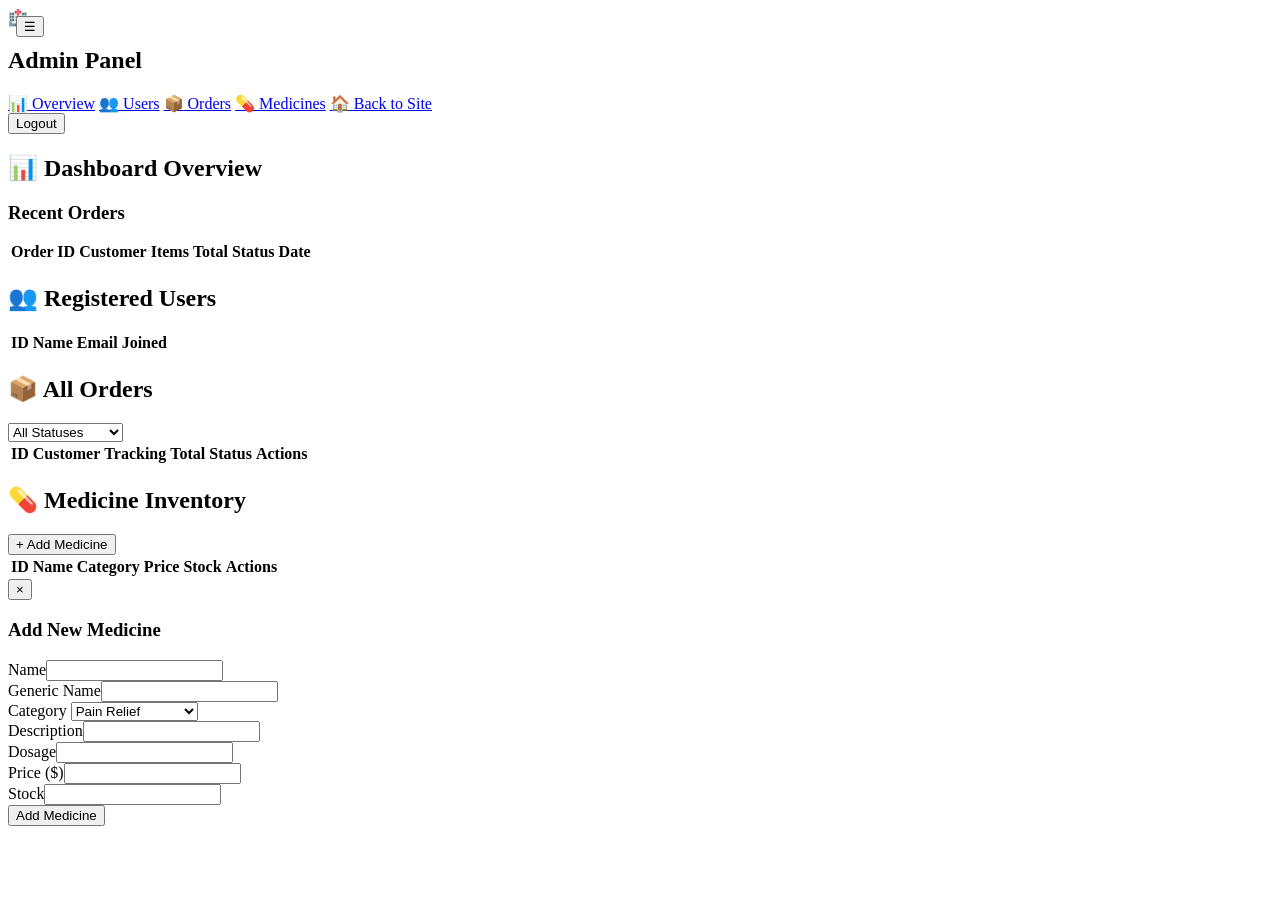
==== admin.html @ c7ecc153 "Add files via upload" ====
<!DOCTYPE html>
<html lang="en">
<head>
  <meta charset="UTF-8">
  <meta name="viewport" content="width=device-width, initial-scale=1.0">
  <title>Admin Dashboard - MedAdvisor</title>
  <link rel="stylesheet" href="css/styles.css">
</head>
<body>
  <div class="dashboard">
    <aside class="sidebar" id="sidebar">
      <div class="sidebar-brand"><span class="logo">🏥</span><h2>Admin Panel</h2></div>
      <nav class="sidebar-nav">
        <a href="#" class="active" onclick="showAdminSection('overview')"><span class="nav-icon">📊</span> Overview</a>
        <a href="#" onclick="showAdminSection('users')"><span class="nav-icon">👥</span> Users</a>
        <a href="#" onclick="showAdminSection('orders')"><span class="nav-icon">📦</span> Orders</a>
        <a href="#" onclick="showAdminSection('medicines')"><span class="nav-icon">💊</span> Medicines</a>
        <a href="index.html"><span class="nav-icon">🏠</span> Back to Site</a>
      </nav>
      <div class="sidebar-footer">
        <button class="btn btn-sm btn-danger w-full" onclick="logout()">Logout</button>
      </div>
    </aside>
    <main class="main-content">
      <button class="hamburger" onclick="toggleSidebar()" style="position:fixed;top:16px;left:16px;z-index:60">☰</button>

      <!-- Overview -->
      <div id="overviewSection">
        <div class="main-header"><h2>📊 Dashboard Overview</h2></div>
        <div class="stats-grid" id="statsGrid"></div>
        <div class="card">
          <h3 style="font-weight:700;margin-bottom:16px">Recent Orders</h3>
          <div style="overflow-x:auto"><table class="data-table" id="recentOrdersTable"><thead><tr>
            <th>Order ID</th><th>Customer</th><th>Items</th><th>Total</th><th>Status</th><th>Date</th>
          </tr></thead><tbody></tbody></table></div>
        </div>
      </div>

      <!-- Users -->
      <div id="usersSection" class="hidden">
        <div class="main-header"><h2>👥 Registered Users</h2></div>
        <div class="card"><div style="overflow-x:auto"><table class="data-table" id="usersTable"><thead><tr>
          <th>ID</th><th>Name</th><th>Email</th><th>Joined</th>
        </tr></thead><tbody></tbody></table></div></div>
      </div>

      <!-- Orders -->
      <div id="adminOrdersSection" class="hidden">
        <div class="main-header"><h2>📦 All Orders</h2>
          <select class="form-input" style="width:auto" id="orderStatusFilter" onchange="loadAdminOrders()">
            <option value="">All Statuses</option>
            <option>Ordered</option><option>Confirmed</option><option>Packed</option>
            <option>Shipped</option><option>Out for Delivery</option><option>Delivered</option>
          </select>
        </div>
        <div class="card"><div style="overflow-x:auto"><table class="data-table" id="adminOrdersTable"><thead><tr>
          <th>ID</th><th>Customer</th><th>Tracking</th><th>Total</th><th>Status</th><th>Actions</th>
        </tr></thead><tbody></tbody></table></div></div>
      </div>

      <!-- Medicines -->
      <div id="medicinesSection" class="hidden">
        <div class="main-header"><h2>💊 Medicine Inventory</h2>
          <button class="btn btn-primary btn-sm" onclick="showAddMedicineModal()">+ Add Medicine</button>
        </div>
        <div class="card"><div style="overflow-x:auto"><table class="data-table" id="medicinesTable"><thead><tr>
          <th>ID</th><th>Name</th><th>Category</th><th>Price</th><th>Stock</th><th>Actions</th>
        </tr></thead><tbody></tbody></table></div></div>
      </div>
    </main>
  </div>

  <!-- Add Medicine Modal -->
  <div id="addMedicineModal" class="modal-overlay hidden">
    <div class="modal" style="position:relative">
      <button class="modal-close" onclick="closeModal()">&times;</button>
      <h3>Add New Medicine</h3>
      <form onsubmit="addMedicine(event)">
        <div class="form-group"><label>Name</label><input type="text" id="medName" class="form-input" required></div>
        <div class="form-group"><label>Generic Name</label><input type="text" id="medGeneric" class="form-input" required></div>
        <div class="form-group"><label>Category</label>
          <select id="medCategory" class="form-input">
            <option>Pain Relief</option><option>Allergy</option><option>Digestive</option>
            <option>Cough & Cold</option><option>Vitamins</option><option>Skin Care</option><option>Sleep & Wellness</option>
          </select>
        </div>
        <div class="form-group"><label>Description</label><input type="text" id="medDesc" class="form-input"></div>
        <div class="form-group"><label>Dosage</label><input type="text" id="medDosage" class="form-input"></div>
        <div class="form-group"><label>Price ($)</label><input type="number" id="medPrice" class="form-input" step="0.01" required></div>
        <div class="form-group"><label>Stock</label><input type="number" id="medStock" class="form-input" required></div>
        <button type="submit" class="btn btn-primary w-full">Add Medicine</button>
      </form>
    </div>
  </div>

  <div class="toast-container" id="toastContainer"></div>
  <script src="js/app.js"></script>
  <script src="js/admin.js"></script>
</body>
</html>
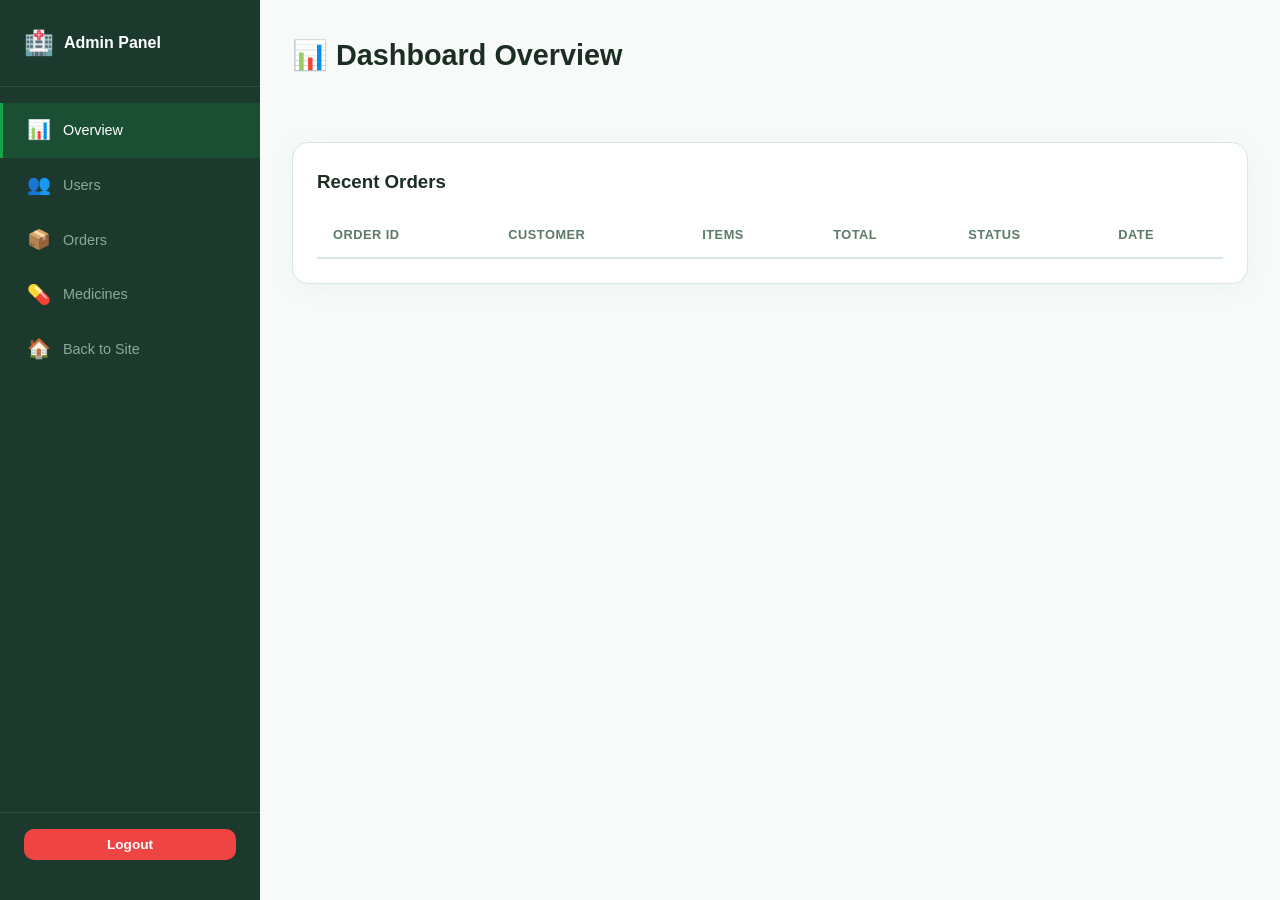
==== commit c45f8ad3: "Fix stylesheet link in admin.html" ====
--- a/admin.html
+++ b/admin.html
@@ -4,7 +4,7 @@
   <meta charset="UTF-8">
   <meta name="viewport" content="width=device-width, initial-scale=1.0">
   <title>Admin Dashboard - MedAdvisor</title>
-  <link rel="stylesheet" href="css/styles.css">
+  <link rel="stylesheet" href="styles.css">
 </head>
 <body>
   <div class="dashboard">
--- a/styles.css
+++ b/styles.css
@@ -0,0 +1,583 @@
+/* ===== MedAdvisor - Professional Doctor Website Design System ===== */
+@import url('https://fonts.googleapis.com/css2?family=Inter:wght@300;400;500;600;700;800&family=Outfit:wght@400;500;600;700;800&display=swap');
+
+:root {
+  --primary: #16A34A;
+  --primary-light: #F0FDF4;
+  --primary-dark: #15803D;
+  --secondary: #22D3EE;
+  --secondary-light: #ECFEFF;
+  --accent: #F97316;
+  --bg: #F8FAF9;
+  --bg-dark: #1B3A2D;
+  --card: #FFFFFF;
+  --card-dark: #234536;
+  --text: #1A2E23;
+  --text-light: #5B7A68;
+  --text-lighter: #8CA89A;
+  --border: #D6E8DD;
+  --success: #10B981;
+  --warning: #F59E0B;
+  --danger: #EF4444;
+  --shadow: 0 4px 24px rgba(22,163,74,0.06);
+  --shadow-lg: 0 12px 40px rgba(22,163,74,0.10);
+  --radius: 16px;
+  --radius-sm: 10px;
+  --radius-full: 9999px;
+  --transition: all 0.3s cubic-bezier(0.4, 0, 0.2, 1);
+}
+
+*, *::before, *::after { box-sizing: border-box; margin: 0; padding: 0; }
+
+body {
+  font-family: 'Inter', -apple-system, sans-serif;
+  background: var(--bg);
+  color: var(--text);
+  min-height: 100vh;
+  line-height: 1.6;
+  -webkit-font-smoothing: antialiased;
+}
+
+/* ===== Utility ===== */
+.container { max-width: 1200px; margin: 0 auto; padding: 0 24px; }
+.hidden { display: none !important; }
+.flex { display: flex; }
+.flex-col { flex-direction: column; }
+.items-center { align-items: center; }
+.justify-between { justify-content: space-between; }
+.gap-1 { gap: 8px; }
+.gap-2 { gap: 16px; }
+.gap-3 { gap: 24px; }
+.text-center { text-align: center; }
+.w-full { width: 100%; }
+.mt-1 { margin-top: 8px; }
+.mt-2 { margin-top: 16px; }
+.mt-3 { margin-top: 24px; }
+.mb-2 { margin-bottom: 16px; }
+.mb-3 { margin-bottom: 24px; }
+
+/* ===== Buttons ===== */
+.btn {
+  display: inline-flex; align-items: center; justify-content: center; gap: 8px;
+  padding: 12px 28px; border: none; border-radius: var(--radius-sm);
+  font-family: inherit; font-size: 0.95rem; font-weight: 600;
+  cursor: pointer; transition: var(--transition); text-decoration: none;
+}
+.btn:hover { transform: translateY(-2px); }
+.btn:active { transform: translateY(0); }
+.btn-primary { background: var(--primary); color: #fff; box-shadow: 0 4px 14px rgba(22,163,74,0.35); }
+.btn-primary:hover { background: var(--primary-dark); box-shadow: 0 6px 20px rgba(22,163,74,0.45); }
+.btn-secondary { background: var(--secondary); color: #fff; box-shadow: 0 4px 14px rgba(34,211,238,0.35); }
+.btn-outline { background: transparent; color: var(--primary); border: 2px solid var(--primary); }
+.btn-outline:hover { background: var(--primary); color: #fff; }
+.btn-danger { background: var(--danger); color: #fff; }
+.btn-sm { padding: 8px 16px; font-size: 0.85rem; }
+.btn-lg { padding: 16px 36px; font-size: 1.1rem; }
+.btn-icon { width: 40px; height: 40px; padding: 0; border-radius: 50%; }
+
+/* ===== Inputs ===== */
+.form-group { margin-bottom: 20px; }
+.form-group label { display: block; font-weight: 600; margin-bottom: 6px; font-size: 0.9rem; color: var(--text); }
+.form-input {
+  width: 100%; padding: 12px 16px; border: 2px solid var(--border);
+  border-radius: var(--radius-sm); font-family: inherit; font-size: 0.95rem;
+  transition: var(--transition); background: #fff; color: var(--text);
+}
+.form-input:focus { outline: none; border-color: var(--primary); box-shadow: 0 0 0 4px rgba(22,163,74,0.1); }
+.form-input::placeholder { color: var(--text-lighter); }
+
+/* ===== Cards ===== */
+.card {
+  background: var(--card); border-radius: var(--radius); padding: 24px;
+  box-shadow: var(--shadow); transition: var(--transition); border: 1px solid var(--border);
+}
+.card:hover { box-shadow: var(--shadow-lg); }
+.card-header { display: flex; align-items: center; gap: 12px; margin-bottom: 16px; }
+.card-header h3 { font-size: 1.1rem; font-weight: 700; }
+
+/* ===== Navbar ===== */
+.navbar {
+  background: rgba(255,255,255,0.85); backdrop-filter: blur(20px); -webkit-backdrop-filter: blur(20px);
+  border-bottom: 1px solid var(--border); position: sticky; top: 0; z-index: 100;
+  padding: 0 24px; height: 72px; display: flex; align-items: center;
+}
+.navbar-inner { max-width: 1200px; margin: 0 auto; width: 100%; display: flex; align-items: center; justify-content: space-between; }
+.navbar-brand { display: flex; align-items: center; gap: 10px; text-decoration: none; }
+.navbar-brand .logo { font-size: 1.8rem; }
+.navbar-brand h1 { font-family: 'Outfit', 'Inter', sans-serif; font-size: 1.25rem; font-weight: 800; background: linear-gradient(135deg, var(--primary), #0D9488); -webkit-background-clip: text; -webkit-text-fill-color: transparent; background-clip: text; }
+.navbar-links { display: flex; align-items: center; gap: 8px; }
+.navbar-links a {
+  padding: 8px 16px; border-radius: var(--radius-sm); text-decoration: none;
+  font-weight: 500; color: var(--text-light); transition: var(--transition); font-size: 0.9rem;
+}
+.navbar-links a:hover, .navbar-links a.active { color: var(--primary); background: var(--primary-light); }
+.nav-cart { position: relative; }
+.cart-badge {
+  position: absolute; top: -4px; right: -4px; background: var(--accent);
+  color: #fff; font-size: 0.7rem; font-weight: 700; width: 20px; height: 20px;
+  border-radius: 50%; display: flex; align-items: center; justify-content: center;
+}
+.nav-user { display: flex; align-items: center; gap: 8px; }
+.nav-avatar {
+  width: 36px; height: 36px; border-radius: 50%; background: linear-gradient(135deg, var(--primary), #0D9488);
+  display: flex; align-items: center; justify-content: center; color: #fff; font-weight: 700; font-size: 0.85rem;
+}
+.hamburger { display: none; background: none; border: none; font-size: 1.5rem; cursor: pointer; padding: 8px; }
+
+/* ===== Hero Section ===== */
+.hero {
+  padding: 100px 0 80px; background: linear-gradient(135deg, #F0FDF4 0%, #ECFEFF 50%, #F8FAF9 100%);
+  position: relative; overflow: hidden;
+}
+.hero::before {
+  content: ''; position: absolute; top: -50%; right: -20%; width: 600px; height: 600px;
+  background: radial-gradient(circle, rgba(22,163,74,0.07) 0%, transparent 70%); border-radius: 50%;
+}
+.hero::after {
+  content: ''; position: absolute; bottom: -30%; left: -10%; width: 400px; height: 400px;
+  background: radial-gradient(circle, rgba(16,185,129,0.06) 0%, transparent 70%); border-radius: 50%;
+}
+.hero-content { max-width: 1200px; margin: 0 auto; padding: 0 24px; display: grid; grid-template-columns: 1fr 1fr; gap: 60px; align-items: center; }
+.hero-text h1 { font-family: 'Outfit', 'Inter', sans-serif; font-size: 3.2rem; font-weight: 800; line-height: 1.2; margin-bottom: 20px; }
+.hero-text h1 span { background: linear-gradient(135deg, var(--primary), #0D9488); -webkit-background-clip: text; -webkit-text-fill-color: transparent; background-clip: text; }
+.hero-text p { font-size: 1.15rem; color: var(--text-light); margin-bottom: 32px; line-height: 1.8; }
+.hero-buttons { display: flex; gap: 16px; flex-wrap: wrap; }
+.hero-visual { display: flex; justify-content: center; align-items: center; }
+.hero-illustration {
+  font-size: 14rem; filter: drop-shadow(0 20px 60px rgba(22,163,74,0.12));
+  animation: float 6s ease-in-out infinite;
+}
+@keyframes float {
+  0%, 100% { transform: translateY(0px); }
+  50% { transform: translateY(-20px); }
+}
+
+/* ===== Features ===== */
+.features { padding: 80px 0; }
+.section-title { text-align: center; margin-bottom: 48px; }
+.section-title h2 { font-family: 'Outfit', 'Inter', sans-serif; font-size: 2.2rem; font-weight: 800; margin-bottom: 12px; }
+.section-title p { color: var(--text-light); font-size: 1.05rem; }
+.features-grid { display: grid; grid-template-columns: repeat(auto-fit, minmax(280px, 1fr)); gap: 24px; }
+.feature-card {
+  padding: 32px; text-align: center; background: var(--card);
+  border-radius: var(--radius); border: 1px solid var(--border);
+  transition: var(--transition); cursor: default;
+}
+.feature-card:hover { transform: translateY(-8px); box-shadow: var(--shadow-lg); border-color: var(--primary); }
+.feature-icon { font-size: 3rem; margin-bottom: 16px; display: block; }
+.feature-card h3 { font-size: 1.15rem; font-weight: 700; margin-bottom: 8px; }
+.feature-card p { color: var(--text-light); font-size: 0.9rem; line-height: 1.7; }
+
+/* ===== Auth Pages ===== */
+.auth-page {
+  min-height: 100vh; display: flex; align-items: center; justify-content: center;
+  background: linear-gradient(135deg, #F0FDF4, #ECFEFF); padding: 24px;
+}
+.auth-card { width: 100%; max-width: 440px; background: var(--card); border-radius: var(--radius); padding: 40px; box-shadow: var(--shadow-lg); }
+.auth-card .logo-area { text-align: center; margin-bottom: 32px; }
+.auth-card .logo-area .logo { font-size: 2.5rem; }
+.auth-card .logo-area h2 { font-size: 1.5rem; font-weight: 800; margin-top: 8px; }
+.auth-card .logo-area p { color: var(--text-light); font-size: 0.9rem; margin-top: 4px; }
+.auth-divider { text-align: center; margin: 24px 0; color: var(--text-lighter); font-size: 0.85rem; }
+.auth-link { text-align: center; margin-top: 24px; font-size: 0.9rem; color: var(--text-light); }
+.auth-link a { color: var(--primary); font-weight: 600; text-decoration: none; }
+.alert { padding: 12px 16px; border-radius: var(--radius-sm); margin-bottom: 16px; font-size: 0.9rem; font-weight: 500; }
+.alert-error { background: #FEE2E2; color: #B91C1C; border: 1px solid #FECACA; }
+.alert-success { background: #D1FAE5; color: #065F46; border: 1px solid #A7F3D0; }
+
+/* ===== Dashboard Layout ===== */
+.dashboard { display: flex; min-height: 100vh; }
+.sidebar {
+  width: 260px; background: var(--bg-dark); color: #fff; padding: 24px 0;
+  position: fixed; top: 0; left: 0; height: 100vh; z-index: 50;
+  display: flex; flex-direction: column; transition: var(--transition);
+}
+.sidebar-brand { padding: 0 24px 24px; border-bottom: 1px solid rgba(255,255,255,0.1); display: flex; align-items: center; gap: 10px; }
+.sidebar-brand .logo { font-size: 1.5rem; }
+.sidebar-brand h2 { font-size: 1rem; font-weight: 700; }
+.sidebar-nav { padding: 16px 0; flex: 1; overflow-y: auto; }
+.sidebar-nav a {
+  display: flex; align-items: center; gap: 12px; padding: 12px 24px;
+  color: var(--text-lighter); text-decoration: none; font-size: 0.9rem;
+  font-weight: 500; transition: var(--transition); border-left: 3px solid transparent;
+}
+.sidebar-nav a:hover { color: #fff; background: rgba(255,255,255,0.05); }
+.sidebar-nav a.active { color: #fff; background: rgba(22,163,74,0.2); border-left-color: var(--primary); }
+.sidebar-nav a .nav-icon { font-size: 1.2rem; width: 24px; text-align: center; }
+.sidebar-footer { padding: 16px 24px; border-top: 1px solid rgba(255,255,255,0.1); }
+.sidebar-footer .user-info { display: flex; align-items: center; gap: 10px; }
+.sidebar-footer .user-avatar {
+  width: 36px; height: 36px; border-radius: 50%; background: linear-gradient(135deg, var(--primary), #0D9488);
+  display: flex; align-items: center; justify-content: center; font-weight: 700; font-size: 0.85rem;
+}
+.sidebar-footer .user-name { font-size: 0.85rem; font-weight: 600; }
+.sidebar-footer .user-email { font-size: 0.75rem; color: var(--text-lighter); }
+
+.main-content { margin-left: 260px; flex: 1; padding: 32px; min-height: 100vh; }
+.main-header { display: flex; align-items: center; justify-content: space-between; margin-bottom: 32px; }
+.main-header h2 { font-family: 'Outfit', 'Inter', sans-serif; font-size: 1.8rem; font-weight: 800; }
+.breadcrumb { font-size: 0.85rem; color: var(--text-light); }
+
+/* ===== Chat Interface ===== */
+.chat-container { display: flex; flex-direction: column; height: calc(100vh - 160px); background: var(--card); border-radius: var(--radius); box-shadow: var(--shadow); overflow: hidden; border: 1px solid var(--border); }
+.chat-header { padding: 20px 24px; background: linear-gradient(135deg, var(--primary), var(--primary-dark)); color: #fff; display: flex; align-items: center; gap: 12px; }
+.chat-header .bot-avatar { width: 44px; height: 44px; border-radius: 50%; background: rgba(255,255,255,0.2); display: flex; align-items: center; justify-content: center; font-size: 1.4rem; }
+.chat-header h3 { font-weight: 700; }
+.chat-header p { font-size: 0.8rem; opacity: 0.8; }
+
+/* Language Selector */
+.lang-selector { display: flex; align-items: center; gap: 6px; }
+.lang-label { font-size: 1.2rem; cursor: default; }
+.lang-selector select {
+  padding: 6px 12px; border: 1.5px solid rgba(255,255,255,0.3);
+  border-radius: var(--radius-full); background: rgba(255,255,255,0.15);
+  color: #fff; font-family: inherit; font-size: 0.82rem; font-weight: 600;
+  cursor: pointer; outline: none; transition: var(--transition);
+  -webkit-appearance: none; appearance: none;
+  background-image: url("data:image/svg+xml,%3Csvg xmlns='http://www.w3.org/2000/svg' width='12' height='12' viewBox='0 0 12 12'%3E%3Cpath fill='white' d='M6 8L1 3h10z'/%3E%3C/svg%3E");
+  background-repeat: no-repeat; background-position: right 10px center;
+  padding-right: 28px;
+}
+.lang-selector select:hover { border-color: rgba(255,255,255,0.6); background: rgba(255,255,255,0.25); }
+.lang-selector select:focus { border-color: #fff; box-shadow: 0 0 0 3px rgba(255,255,255,0.2); }
+.lang-selector select option { background: var(--bg-dark); color: #fff; }
+.chat-messages { flex: 1; overflow-y: auto; padding: 24px; display: flex; flex-direction: column; gap: 16px; }
+.message { max-width: 80%; display: flex; gap: 10px; animation: msgIn 0.3s ease; }
+@keyframes msgIn { from { opacity: 0; transform: translateY(10px); } to { opacity: 1; transform: translateY(0); } }
+.message-bot { align-self: flex-start; }
+.message-user { align-self: flex-end; flex-direction: row-reverse; }
+.message-avatar { width: 32px; height: 32px; border-radius: 50%; display: flex; align-items: center; justify-content: center; font-size: 0.9rem; flex-shrink: 0; }
+.message-bot .message-avatar { background: var(--primary-light); }
+.message-user .message-avatar { background: var(--secondary-light); }
+.message-bubble { padding: 14px 18px; border-radius: 18px; font-size: 0.9rem; line-height: 1.6; }
+.message-bot .message-bubble { background: var(--bg); border-bottom-left-radius: 4px; }
+.message-user .message-bubble { background: var(--primary); color: #fff; border-bottom-right-radius: 4px; }
+.chat-input-area { padding: 16px 24px; border-top: 1px solid var(--border); display: flex; gap: 12px; background: #fff; }
+.chat-input-area input { flex: 1; padding: 14px 18px; border: 2px solid var(--border); border-radius: var(--radius-full); font-size: 0.95rem; font-family: inherit; }
+.chat-input-area input:focus { outline: none; border-color: var(--primary); }
+.chat-input-area button { width: 48px; height: 48px; border-radius: 50%; background: var(--primary); color: #fff; border: none; cursor: pointer; font-size: 1.2rem; transition: var(--transition); }
+.chat-input-area button:hover { background: var(--primary-dark); transform: scale(1.05); }
+
+/* ===== Medical Results ===== */
+.medical-result { background: var(--bg); border-radius: var(--radius-sm); padding: 16px; margin-top: 8px; }
+.medical-result h4 { font-size: 0.95rem; font-weight: 700; color: var(--primary); margin-bottom: 8px; display: flex; align-items: center; gap: 6px; }
+.condition-tag { display: inline-block; padding: 4px 12px; background: var(--primary-light); color: var(--primary); border-radius: var(--radius-full); font-size: 0.8rem; font-weight: 600; margin: 2px 4px; }
+.medicine-card-sm { background: #fff; border-radius: var(--radius-sm); padding: 12px; margin: 8px 0; border: 1px solid var(--border); }
+.medicine-card-sm h5 { font-weight: 700; font-size: 0.9rem; margin-bottom: 4px; }
+.medicine-card-sm .dosage { color: var(--primary); font-size: 0.8rem; font-weight: 600; }
+.medicine-card-sm .side-fx { color: var(--text-light); font-size: 0.8rem; margin-top: 4px; }
+.disclaimer-box {
+  background: #F0FDF4; border: 1px solid #BBF7D0; border-radius: var(--radius-sm);
+  padding: 12px 16px; margin-top: 12px; font-size: 0.8rem; color: #166534;
+  display: flex; align-items: flex-start; gap: 8px;
+}
+.home-remedy-tag { display: inline-block; padding: 4px 10px; background: var(--secondary-light); color: #047857; border-radius: var(--radius-full); font-size: 0.78rem; margin: 2px; }
+
+/* Quick Reply Chips */
+.quick-reply-chip {
+  display: inline-block; padding: 8px 16px; background: #fff; color: var(--primary);
+  border: 2px solid var(--primary-light); border-radius: var(--radius-full);
+  font-size: 0.82rem; font-weight: 600; cursor: pointer; transition: var(--transition);
+  font-family: inherit;
+}
+.quick-reply-chip:hover { background: var(--primary); color: #fff; border-color: var(--primary); transform: translateY(-2px); box-shadow: 0 4px 12px rgba(22,163,74,0.2); }
+
+/* Typing Animation */
+.typing-dots { display: inline-flex; gap: 3px; }
+.typing-dots span {
+  font-size: 1.4rem; font-weight: 800; color: var(--primary);
+  animation: typingBounce 1.4s infinite ease-in-out;
+}
+.typing-dots span:nth-child(1) { animation-delay: 0s; }
+.typing-dots span:nth-child(2) { animation-delay: 0.2s; }
+.typing-dots span:nth-child(3) { animation-delay: 0.4s; }
+@keyframes typingBounce {
+  0%, 60%, 100% { transform: translateY(0); opacity: 0.4; }
+  30% { transform: translateY(-6px); opacity: 1; }
+}
+
+/* ===== Shop / Medicine Grid ===== */
+.shop-toolbar { display: flex; align-items: center; gap: 16px; margin-bottom: 24px; flex-wrap: wrap; }
+.search-box { flex: 1; min-width: 250px; position: relative; }
+.search-box input { width: 100%; padding: 12px 16px 12px 44px; border: 2px solid var(--border); border-radius: var(--radius-full); font-size: 0.95rem; font-family: inherit; }
+.search-box input:focus { outline: none; border-color: var(--primary); }
+.search-box .search-icon { position: absolute; left: 16px; top: 50%; transform: translateY(-50%); font-size: 1.1rem; color: var(--text-lighter); }
+.filter-btn { padding: 10px 20px; border: 2px solid var(--border); border-radius: var(--radius-full); background: #fff; font-size: 0.85rem; font-weight: 600; cursor: pointer; transition: var(--transition); }
+.filter-btn:hover, .filter-btn.active { border-color: var(--primary); color: var(--primary); background: var(--primary-light); }
+
+.medicines-grid { display: grid; grid-template-columns: repeat(auto-fill, minmax(260px, 1fr)); gap: 20px; }
+.medicine-card {
+  background: var(--card); border-radius: var(--radius); padding: 24px;
+  border: 1px solid var(--border); transition: var(--transition); position: relative;
+}
+.medicine-card:hover { transform: translateY(-4px); box-shadow: var(--shadow-lg); }
+.medicine-card .med-emoji { font-size: 2.5rem; margin-bottom: 12px; display: block; }
+.medicine-card .med-category { font-size: 0.75rem; font-weight: 600; color: var(--primary); text-transform: uppercase; letter-spacing: 0.5px; }
+.medicine-card h3 { font-size: 1rem; font-weight: 700; margin: 8px 0; }
+.medicine-card .med-generic { font-size: 0.8rem; color: var(--text-light); margin-bottom: 8px; }
+.medicine-card .med-desc { font-size: 0.85rem; color: var(--text-light); line-height: 1.6; margin-bottom: 12px; display: -webkit-box; -webkit-line-clamp: 2; -webkit-box-orient: vertical; overflow: hidden; }
+.medicine-card .med-price { font-size: 1.25rem; font-weight: 800; color: var(--primary); }
+.medicine-card .med-stock { font-size: 0.8rem; color: var(--success); font-weight: 500; }
+.medicine-card .med-stock.low { color: var(--warning); }
+.medicine-card .med-stock.out { color: var(--danger); }
+.medicine-card .card-actions { display: flex; gap: 8px; margin-top: 12px; }
+.qty-control { display: flex; align-items: center; gap: 4px; }
+.qty-control button { width: 28px; height: 28px; border: 1px solid var(--border); border-radius: 6px; background: #fff; cursor: pointer; font-weight: 700; }
+.qty-control span { width: 28px; text-align: center; font-weight: 600; font-size: 0.9rem; }
+
+/* ===== Cart ===== */
+.cart-layout { display: grid; grid-template-columns: 1fr 380px; gap: 24px; }
+.cart-item { display: flex; gap: 16px; padding: 16px; background: var(--card); border-radius: var(--radius-sm); border: 1px solid var(--border); margin-bottom: 12px; align-items: center; }
+.cart-item .item-emoji { font-size: 2rem; }
+.cart-item .item-info { flex: 1; }
+.cart-item .item-info h4 { font-weight: 700; font-size: 0.95rem; }
+.cart-item .item-info .item-price { color: var(--primary); font-weight: 700; }
+.cart-item .item-subtotal { font-weight: 800; font-size: 1.1rem; color: var(--text); min-width: 80px; text-align: right; }
+.cart-item .remove-btn { background: none; border: none; color: var(--danger); cursor: pointer; font-size: 1.2rem; padding: 4px; }
+.cart-summary { position: sticky; top: 100px; }
+.cart-summary .card { padding: 28px; }
+.cart-summary h3 { font-size: 1.2rem; font-weight: 800; margin-bottom: 20px; }
+.summary-row { display: flex; justify-content: space-between; padding: 8px 0; font-size: 0.9rem; }
+.summary-row.total { border-top: 2px solid var(--border); margin-top: 12px; padding-top: 16px; font-size: 1.1rem; font-weight: 800; }
+.empty-state { text-align: center; padding: 60px 24px; color: var(--text-light); }
+.empty-state .empty-icon { font-size: 4rem; margin-bottom: 16px; display: block; }
+.empty-state h3 { font-size: 1.3rem; margin-bottom: 8px; color: var(--text); }
+
+/* ===== Tracking ===== */
+.tracking-search { max-width: 600px; margin: 0 auto 40px; text-align: center; }
+.tracking-search h2 { font-size: 1.8rem; font-weight: 800; margin-bottom: 8px; }
+.tracking-search p { color: var(--text-light); margin-bottom: 24px; }
+.tracking-search .search-form { display: flex; gap: 12px; }
+.tracking-search .search-form input { flex: 1; padding: 14px 20px; border: 2px solid var(--border); border-radius: var(--radius-sm); font-size: 1rem; font-family: inherit; }
+.tracking-search .search-form input:focus { outline: none; border-color: var(--primary); }
+.tracking-result { max-width: 700px; margin: 0 auto; }
+.timeline { position: relative; padding: 0; }
+.timeline-item { display: flex; gap: 20px; padding-bottom: 32px; position: relative; }
+.timeline-item::before { content: ''; position: absolute; left: 19px; top: 40px; width: 2px; bottom: 0; background: var(--border); }
+.timeline-item:last-child::before { display: none; }
+.timeline-dot {
+  width: 40px; height: 40px; border-radius: 50%; border: 2px solid var(--border); background: #fff;
+  display: flex; align-items: center; justify-content: center; flex-shrink: 0; font-size: 1rem; z-index: 1;
+}
+.timeline-item.completed .timeline-dot { background: var(--success); border-color: var(--success); color: #fff; }
+.timeline-item.current .timeline-dot { background: var(--primary); border-color: var(--primary); color: #fff; animation: pulse 2s infinite; }
+@keyframes pulse { 0%,100% { box-shadow: 0 0 0 0 rgba(22,163,74,0.4); } 50% { box-shadow: 0 0 0 10px rgba(22,163,74,0); } }
+.timeline-content h4 { font-weight: 700; margin-bottom: 4px; }
+.timeline-content p { font-size: 0.85rem; color: var(--text-light); }
+.progress-bar-track { width: 100%; height: 8px; background: var(--border); border-radius: 4px; margin: 20px 0; overflow: hidden; }
+.progress-bar-fill { height: 100%; background: linear-gradient(90deg, var(--primary), var(--secondary)); border-radius: 4px; transition: width 0.8s ease; }
+
+/* ===== Admin Dashboard ===== */
+.stats-grid { display: grid; grid-template-columns: repeat(auto-fit, minmax(220px, 1fr)); gap: 20px; margin-bottom: 32px; }
+.stat-card { padding: 24px; background: var(--card); border-radius: var(--radius); border: 1px solid var(--border); display: flex; align-items: center; gap: 16px; }
+.stat-icon { width: 52px; height: 52px; border-radius: 14px; display: flex; align-items: center; justify-content: center; font-size: 1.5rem; }
+.stat-icon.blue { background: var(--primary-light); }
+.stat-icon.green { background: var(--secondary-light); }
+.stat-icon.yellow { background: #FEF3C7; }
+.stat-icon.red { background: #FEE2E2; }
+.stat-info h3 { font-size: 1.6rem; font-weight: 800; }
+.stat-info p { font-size: 0.8rem; color: var(--text-light); font-weight: 500; }
+
+.data-table { width: 100%; border-collapse: collapse; }
+.data-table th { text-align: left; padding: 12px 16px; font-size: 0.8rem; text-transform: uppercase; letter-spacing: 0.5px; color: var(--text-light); font-weight: 600; border-bottom: 2px solid var(--border); }
+.data-table td { padding: 12px 16px; font-size: 0.9rem; border-bottom: 1px solid var(--border); }
+.data-table tr:hover { background: var(--bg); }
+.status-badge { display: inline-block; padding: 4px 12px; border-radius: var(--radius-full); font-size: 0.75rem; font-weight: 600; }
+.status-badge.ordered { background: #DBEAFE; color: #1D4ED8; }
+.status-badge.confirmed { background: #E0E7FF; color: #4338CA; }
+.status-badge.packed { background: #FEF3C7; color: #92400E; }
+.status-badge.shipped { background: #D1FAE5; color: #065F46; }
+.status-badge.out-for-delivery { background: #FCE7F3; color: #9D174D; }
+.status-badge.delivered { background: #D1FAE5; color: #065F46; }
+
+/* ===== Modal ===== */
+.modal-overlay {
+  position: fixed; inset: 0; background: rgba(0,0,0,0.5); backdrop-filter: blur(4px);
+  display: flex; align-items: center; justify-content: center; z-index: 200; animation: fadeIn 0.2s ease;
+}
+@keyframes fadeIn { from { opacity: 0; } to { opacity: 1; } }
+.modal { background: var(--card); border-radius: var(--radius); padding: 32px; max-width: 500px; width: 90%; max-height: 80vh; overflow-y: auto; animation: slideUp 0.3s ease; }
+@keyframes slideUp { from { opacity: 0; transform: translateY(20px); } to { opacity: 1; transform: translateY(0); } }
+.modal h3 { font-size: 1.3rem; font-weight: 800; margin-bottom: 20px; }
+.modal-close { position: absolute; top: 16px; right: 16px; background: none; border: none; font-size: 1.4rem; cursor: pointer; color: var(--text-light); }
+
+/* ===== Footer ===== */
+.footer { background: var(--bg-dark); color: #fff; padding: 48px 0 24px; margin-top: 80px; }
+.footer-grid { display: grid; grid-template-columns: 2fr 1fr 1fr 1fr; gap: 40px; margin-bottom: 32px; }
+.footer-brand .logo { font-size: 2rem; }
+.footer-brand h3 { font-size: 1.1rem; font-weight: 700; margin: 8px 0; }
+.footer-brand p { font-size: 0.85rem; color: var(--text-lighter); line-height: 1.7; }
+.footer-col h4 { font-size: 0.9rem; font-weight: 700; margin-bottom: 16px; }
+.footer-col a { display: block; color: var(--text-lighter); text-decoration: none; font-size: 0.85rem; padding: 4px 0; transition: var(--transition); }
+.footer-col a:hover { color: #fff; }
+.footer-bottom { border-top: 1px solid rgba(255,255,255,0.1); padding-top: 24px; text-align: center; font-size: 0.8rem; color: var(--text-lighter); }
+
+/* ===== Toast Notification ===== */
+.toast-container { position: fixed; bottom: 24px; right: 24px; z-index: 300; display: flex; flex-direction: column; gap: 8px; }
+.toast {
+  padding: 14px 20px; border-radius: var(--radius-sm); color: #fff; font-size: 0.9rem;
+  font-weight: 500; box-shadow: var(--shadow-lg); animation: slideIn 0.3s ease;
+  display: flex; align-items: center; gap: 8px; min-width: 280px;
+}
+@keyframes slideIn { from { opacity: 0; transform: translateX(100px); } to { opacity: 1; transform: translateX(0); } }
+.toast-success { background: var(--success); }
+.toast-error { background: var(--danger); }
+.toast-info { background: var(--primary); }
+
+/* ===== Loader ===== */
+.loader { display: inline-block; width: 20px; height: 20px; border: 3px solid rgba(255,255,255,0.3); border-radius: 50%; border-top-color: #fff; animation: spin 0.8s linear infinite; }
+@keyframes spin { to { transform: rotate(360deg); } }
+.page-loader { display: flex; align-items: center; justify-content: center; min-height: 300px; }
+.page-loader .loader { width: 40px; height: 40px; border-color: rgba(22,163,74,0.2); border-top-color: var(--primary); }
+
+/* ===== Voice Input & Output Buttons ===== */
+.voice-mic-btn {
+  width: 48px; height: 48px; border-radius: 50%; border: 2px solid var(--border);
+  background: #fff; cursor: pointer; font-size: 1.2rem;
+  display: flex; align-items: center; justify-content: center;
+  transition: var(--transition); flex-shrink: 0;
+}
+.voice-mic-btn:hover {
+  border-color: var(--primary); background: var(--primary-light);
+  transform: scale(1.08);
+}
+.voice-mic-btn.recording {
+  border-color: var(--danger); background: #FEE2E2;
+  animation: micPulse 1.2s ease-in-out infinite;
+  box-shadow: 0 0 0 0 rgba(239, 68, 68, 0.4);
+}
+@keyframes micPulse {
+  0% { box-shadow: 0 0 0 0 rgba(239, 68, 68, 0.5); transform: scale(1); }
+  50% { box-shadow: 0 0 0 12px rgba(239, 68, 68, 0); transform: scale(1.08); }
+  100% { box-shadow: 0 0 0 0 rgba(239, 68, 68, 0); transform: scale(1); }
+}
+
+.voice-speak-btn {
+  display: inline-flex; align-items: center; justify-content: center;
+  width: 34px; height: 34px; border-radius: 50%;
+  border: 1.5px solid var(--border); background: #fff;
+  cursor: pointer; font-size: 0.95rem; margin-top: 6px;
+  transition: var(--transition); flex-shrink: 0;
+}
+.voice-speak-btn:hover {
+  border-color: var(--secondary); background: var(--secondary-light);
+  transform: scale(1.1);
+  box-shadow: 0 2px 8px rgba(0, 201, 167, 0.25);
+}
+.voice-speak-btn.speaking {
+  border-color: var(--secondary); background: var(--secondary-light);
+  animation: speakWave 1.5s ease-in-out infinite;
+}
+@keyframes speakWave {
+  0%, 100% { box-shadow: 0 0 0 0 rgba(0, 201, 167, 0.3); }
+  50% { box-shadow: 0 0 0 8px rgba(0, 201, 167, 0); }
+}
+
+/* Stop AI Voice Button */
+.stop-ai-voice-btn {
+  display: flex; align-items: center; justify-content: center; gap: 8px;
+  width: auto; margin: 0 24px 8px; padding: 10px 20px;
+  background: linear-gradient(135deg, #EF4444, #DC2626);
+  color: #fff; border: none; border-radius: var(--radius-full);
+  font-family: inherit; font-size: 0.88rem; font-weight: 700;
+  cursor: pointer; transition: var(--transition);
+  box-shadow: 0 4px 16px rgba(239, 68, 68, 0.35);
+  animation: stopBtnPulse 2s ease-in-out infinite;
+}
+.stop-ai-voice-btn:hover {
+  background: linear-gradient(135deg, #DC2626, #B91C1C);
+  transform: translateY(-2px);
+  box-shadow: 0 6px 24px rgba(239, 68, 68, 0.5);
+}
+.stop-ai-voice-btn .stop-icon { font-size: 1rem; }
+@keyframes stopBtnPulse {
+  0%, 100% { box-shadow: 0 4px 16px rgba(239, 68, 68, 0.35); }
+  50% { box-shadow: 0 4px 24px rgba(239, 68, 68, 0.55), 0 0 0 6px rgba(239, 68, 68, 0.1); }
+}
+
+/* ===== Chat Order Cards ===== */
+.order-card-chat {
+  background: linear-gradient(135deg, #fff, #F8FAFC);
+  border: 2px solid var(--border);
+  border-radius: var(--radius);
+  padding: 20px;
+  margin-top: 10px;
+  transition: var(--transition);
+}
+.order-card-chat:hover { border-color: var(--primary); box-shadow: 0 4px 20px rgba(22,163,74,0.1); }
+.order-card-header { display: flex; align-items: center; gap: 12px; margin-bottom: 12px; }
+.order-card-emoji { font-size: 2.2rem; }
+.order-card-header h4 { font-size: 1rem; font-weight: 700; color: var(--text); line-height: 1.3; }
+.order-card-category { font-size: 0.75rem; color: var(--text-light); text-transform: uppercase; letter-spacing: 0.5px; font-weight: 600; margin-top: 2px; }
+.order-card-details { display: flex; align-items: center; justify-content: space-between; margin-bottom: 12px; padding: 10px 14px; background: var(--bg); border-radius: var(--radius-sm); }
+.order-card-price { font-size: 1.3rem; font-weight: 800; color: var(--primary); }
+.order-card-stock { font-size: 0.82rem; color: var(--success); font-weight: 600; }
+.order-card-stock.out { color: var(--danger); }
+
+.prescription-required-badge {
+  display: inline-block; padding: 6px 14px; background: #FEF3C7; color: #92400E;
+  border-radius: var(--radius-full); font-size: 0.82rem; font-weight: 700; margin-bottom: 4px;
+  border: 1px solid #F59E0B;
+}
+.no-prescription-badge {
+  display: inline-block; padding: 6px 14px; background: #D1FAE5; color: #065F46;
+  border-radius: var(--radius-full); font-size: 0.82rem; font-weight: 700; margin-bottom: 8px;
+  border: 1px solid var(--success);
+}
+
+/* Prescription Upload */
+.prescription-upload-area {
+  border: 2px dashed var(--border);  border-radius: var(--radius);
+  padding: 20px; text-align: center; margin-top: 12px;
+  background: linear-gradient(135deg, #FEFCE8, #FFF7ED);
+  transition: var(--transition);
+}
+.prescription-upload-area:hover { border-color: var(--primary); background: linear-gradient(135deg, #EFF6FF, #F0FDF4); }
+.rx-upload-icon { font-size: 2.5rem; margin-bottom: 8px; }
+.prescription-upload-area p { font-size: 0.9rem; font-weight: 600; color: var(--text); margin-bottom: 4px; }
+.rx-hint { font-size: 0.78rem !important; color: var(--text-light) !important; font-weight: 400 !important; line-height: 1.5; }
+.rx-hint code { background: rgba(0,0,0,0.06); padding: 2px 6px; border-radius: 4px; font-size: 0.75rem; }
+.rx-file-name { font-size: 0.82rem; color: var(--primary); font-weight: 600; margin-top: 8px; }
+
+/* Order Success / Reject Cards */
+.order-success-card {
+  background: linear-gradient(135deg, #D1FAE5, #ECFDF5);
+  border: 2px solid var(--success); border-radius: var(--radius);
+  padding: 20px; margin-top: 8px; font-size: 0.9rem; line-height: 1.7;
+}
+.order-success-icon { font-size: 2rem; margin-bottom: 8px; }
+
+.order-reject-card {
+  background: linear-gradient(135deg, #FEE2E2, #FEF2F2);
+  border: 2px solid var(--danger); border-radius: var(--radius);
+  padding: 20px; margin-top: 8px; font-size: 0.9rem; line-height: 1.7;
+  color: #991B1B;
+}
+
+/* ===== Responsive ===== */
+@media (max-width: 768px) {
+  .hero-content { grid-template-columns: 1fr; text-align: center; }
+  .hero-text h1 { font-size: 2.2rem; }
+  .hero-buttons { justify-content: center; }
+  .hero-visual { display: none; }
+  .features-grid { grid-template-columns: 1fr; }
+  .footer-grid { grid-template-columns: 1fr 1fr; }
+  .sidebar { transform: translateX(-100%); }
+  .sidebar.open { transform: translateX(0); }
+  .main-content { margin-left: 0; }
+  .hamburger { display: block; }
+  .cart-layout { grid-template-columns: 1fr; }
+  .navbar-links { display: none; }
+  .navbar-links.open { display: flex; flex-direction: column; position: absolute; top: 72px; left: 0; right: 0; background: #fff; padding: 16px; box-shadow: var(--shadow); }
+  .tracking-search .search-form { flex-direction: column; }
+  .medicines-grid { grid-template-columns: 1fr 1fr; }
+  .stats-grid { grid-template-columns: 1fr 1fr; }
+  .voice-mic-btn { width: 42px; height: 42px; font-size: 1rem; }
+  .voice-speak-btn { width: 30px; height: 30px; font-size: 0.85rem; }
+}
+@media (max-width: 480px) {
+  .medicines-grid { grid-template-columns: 1fr; }
+  .stats-grid { grid-template-columns: 1fr; }
+  .footer-grid { grid-template-columns: 1fr; }
+}
+
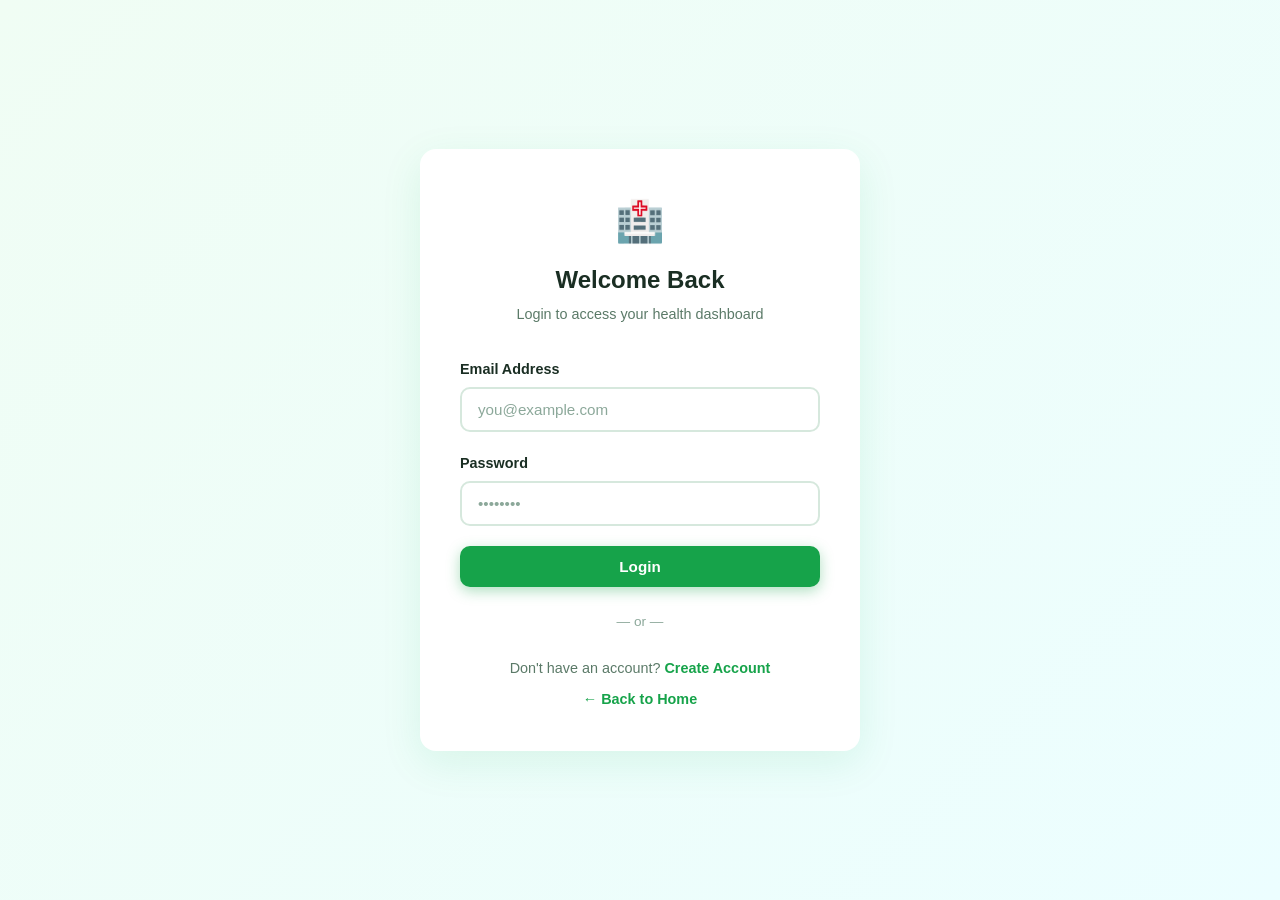
==== commit 1d55297f: "Update admin.html" ====
--- a/admin.html
+++ b/admin.html
@@ -94,7 +94,7 @@
   </div>
 
   <div class="toast-container" id="toastContainer"></div>
-  <script src="js/app.js"></script>
-  <script src="js/admin.js"></script>
+  <script src="app.js"></script>
+  <script src="admin.js"></script>
 </body>
 </html>
